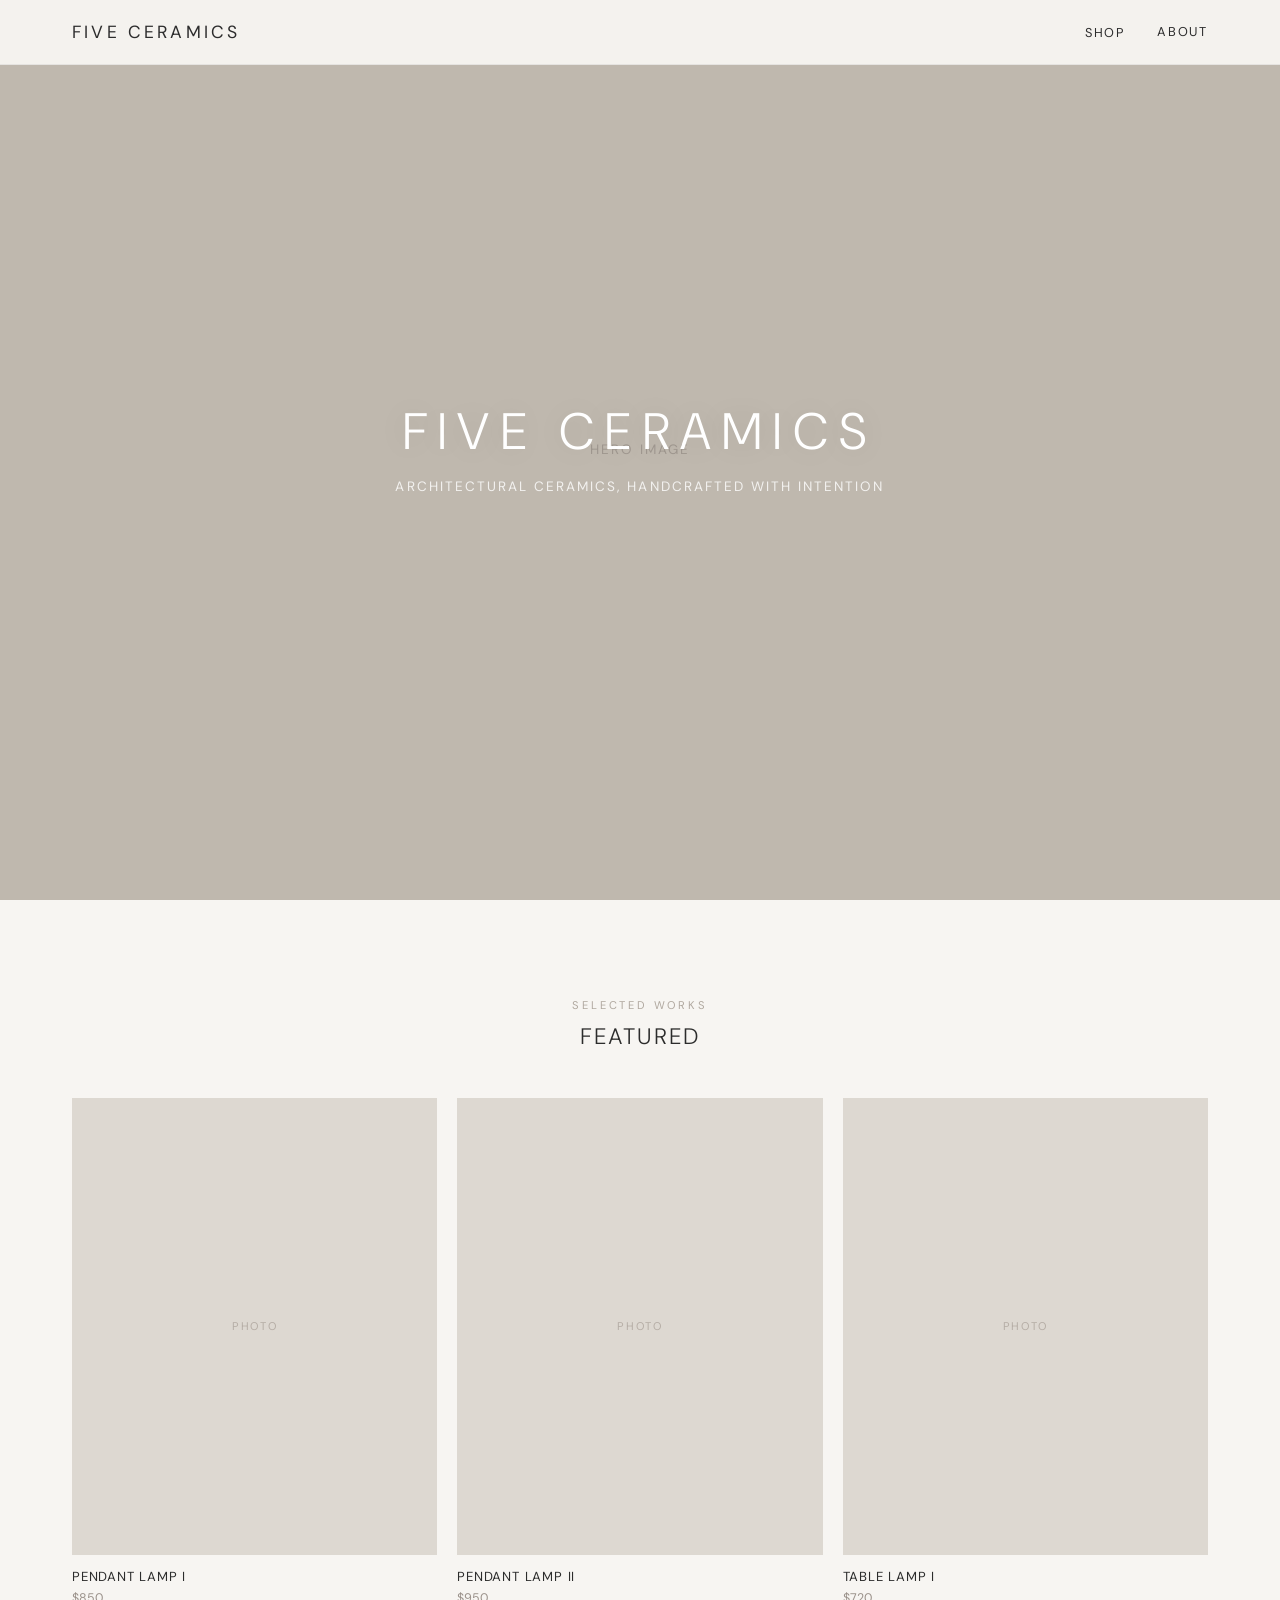
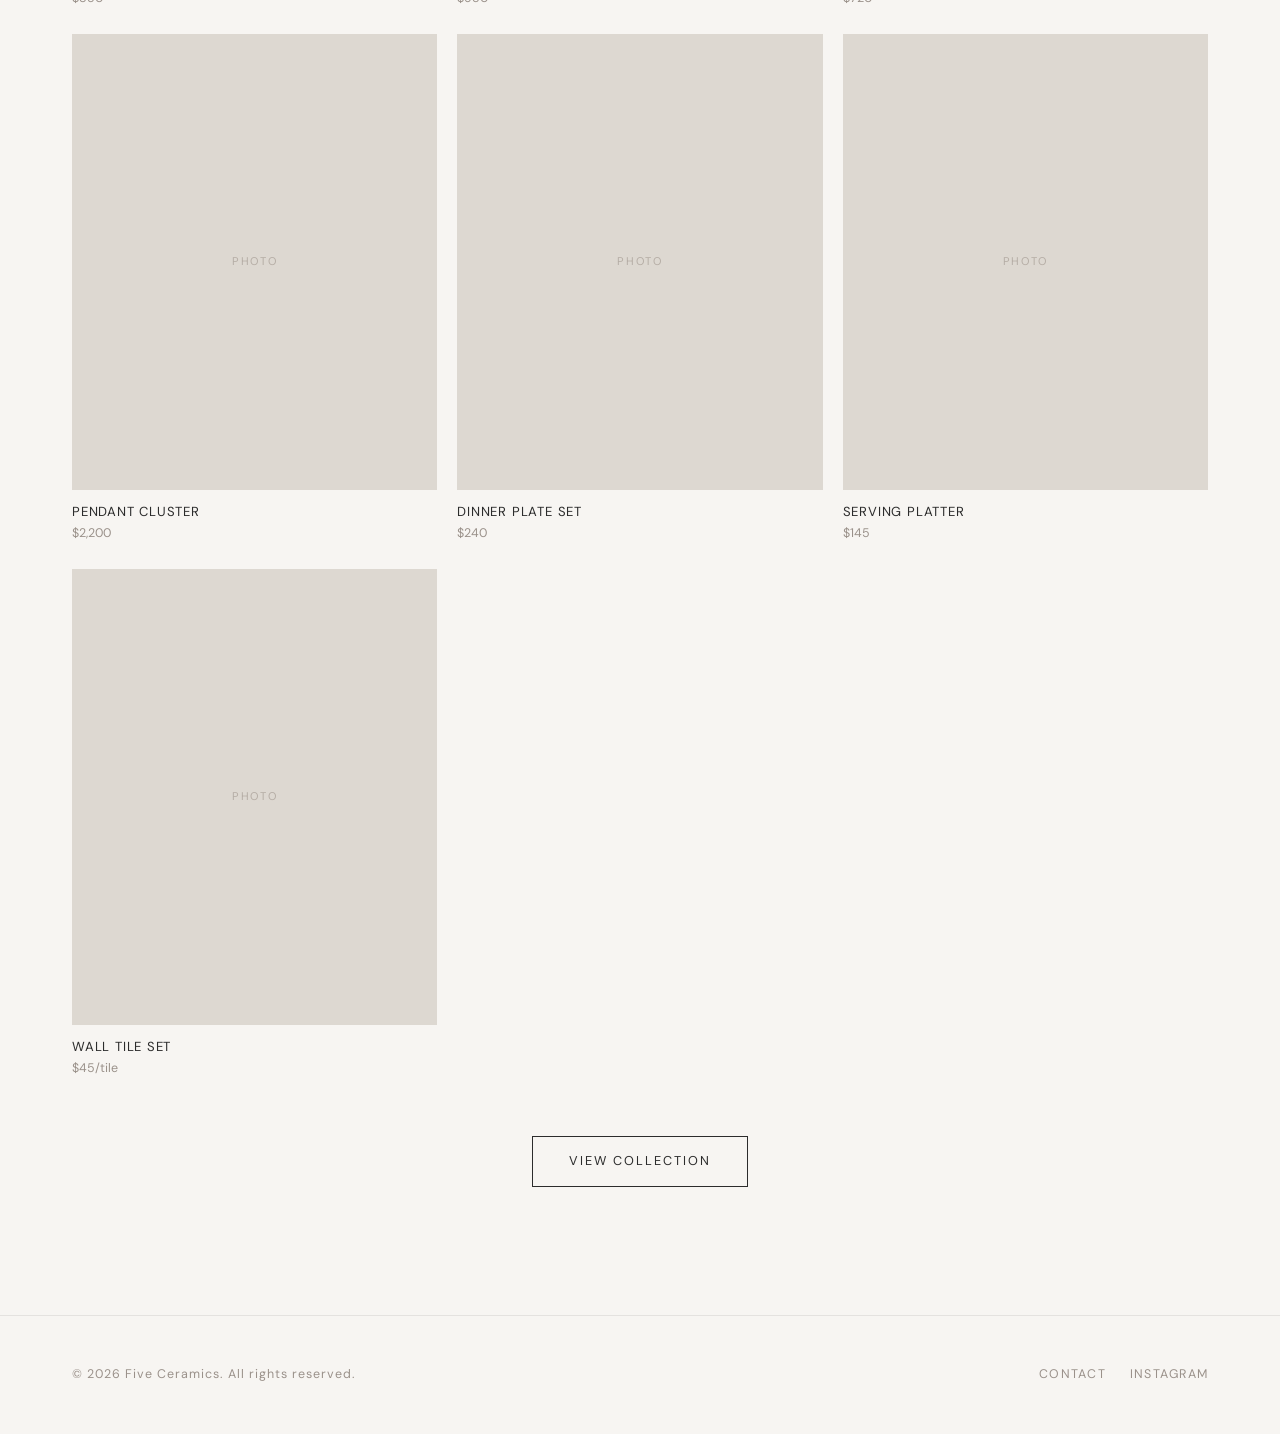
==== index.html @ 45bda105 "update" ====
<!DOCTYPE html>
<html lang="en">
<head>
  <meta charset="UTF-8">
  <meta name="viewport" content="width=device-width, initial-scale=1.0">
  <title>Five Ceramics</title>
  <link rel="preconnect" href="https://fonts.googleapis.com">
  <link rel="preconnect" href="https://fonts.gstatic.com" crossorigin>
  <link href="https://fonts.googleapis.com/css2?family=DM+Sans:wght@300;400;500&display=swap" rel="stylesheet">
  <link rel="stylesheet" href="css/style.css">
</head>
<body>

  <header class="site-header">
    <nav class="nav">
      <a href="index.html" class="nav-logo">Five Ceramics</a>
      <div class="nav-links">
        <div class="nav-dropdown">
          <a href="shop/all.html">Shop</a>
          <div class="nav-dropdown-menu">
            <a href="shop/all.html">All</a>
            <a href="shop/all.html#lighting">Lighting</a>
            <a href="shop/all.html#tableware">Tableware</a>
            <a href="shop/all.html#interiors">Interiors</a>
          </div>
        </div>
        <a href="about.html">About</a>
      </div>
      <button class="nav-toggle" aria-label="Toggle navigation">
        <span></span>
        <span></span>
        <span></span>
      </button>
    </nav>
  </header>

  <section class="hero">
    <div class="hero-image">
      <!-- Replace with: <img src="images/hero.jpg" alt="Five Ceramics hero"> -->
      <span class="hero-placeholder">Hero Image</span>
    </div>
    <div class="hero-overlay">
      <h1>Five Ceramics</h1>
      <p>Architectural ceramics, handcrafted with intention</p>
    </div>
  </section>

  <section class="featured">
    <div class="container">
      <p class="section-subtitle">Selected Works</p>
      <h2>Featured</h2>
      <div class="product-grid" id="featured-grid">
        <!-- Rendered by JS from products.json -->
      </div>
      <div class="featured-cta">
        <a href="shop/all.html" class="btn">View Collection</a>
      </div>
    </div>
  </section>

  <footer class="site-footer">
    <div class="container">
      <div class="footer-inner">
        <div class="footer-left">
          <p>&copy; 2026 Five Ceramics. All rights reserved.</p>
        </div>
        <div class="footer-right">
          <a href="mailto:hello@fiveceramics.com">Contact</a>
          <a href="https://instagram.com/" target="_blank" rel="noopener">Instagram</a>
        </div>
      </div>
    </div>
  </footer>

  <script src="js/main.js"></script>
  <script src="data/products.js"></script>
  <script>
    (function() {
      var products = window.PRODUCTS || [];
      var featured = products.filter(function(p) { return p.featured; });
      var grid = document.getElementById('featured-grid');
      var html = '';
      featured.forEach(function(p) {
        var img = p.images && p.images.length
          ? '<img src="' + p.images[0] + '" alt="' + p.name + '">'
          : '<span class="placeholder-text">Photo</span>';
        html += '<a href="shop/product.html?slug=' + p.slug + '" class="product-card">'
          + '<div class="product-card-image">' + img + '</div>'
          + '<h3>' + p.name + '</h3>'
          + '<p class="price">' + p.price + '</p>'
          + '</a>';
      });
      grid.innerHTML = html;
    })();
  </script>
</body>
</html>
---- css/style.css ----
/* ===== Reset ===== */
*, *::before, *::after {
  margin: 0;
  padding: 0;
  box-sizing: border-box;
}

html {
  scroll-behavior: smooth;
}

body {
  font-family: 'DM Sans', 'Inter', -apple-system, BlinkMacSystemFont, 'Segoe UI', Roboto, sans-serif;
  background: #f7f5f2;
  color: #2c2c2c;
  line-height: 1.6;
  -webkit-font-smoothing: antialiased;
}

img {
  max-width: 100%;
  display: block;
}

a {
  color: inherit;
  text-decoration: none;
}

ul { list-style: none; }

/* ===== Typography ===== */
h1, h2, h3, h4 {
  font-weight: 400;
  letter-spacing: 0.08em;
  text-transform: uppercase;
  line-height: 1.2;
}

h1 { font-size: 2.8rem; }
h2 { font-size: 1.4rem; margin-bottom: 1.5rem; }
h3 { font-size: 1.1rem; margin-bottom: 0.5rem; }

p {
  color: #5a5550;
  line-height: 1.75;
}

.section-subtitle {
  font-size: 0.7rem;
  letter-spacing: 0.25em;
  text-transform: uppercase;
  color: #b0a89f;
  margin-bottom: 0.5rem;
  font-weight: 400;
}

/* ===== Layout ===== */
.container {
  width: 100%;
  max-width: 1200px;
  margin: 0 auto;
  padding: 0 2rem;
}

section {
  padding: 5rem 0;
}

/* ===== Header / Nav ===== */
.site-header {
  position: fixed;
  top: 0;
  left: 0;
  width: 100%;
  z-index: 1000;
  background: rgba(247, 245, 242, 0.95);
  backdrop-filter: blur(8px);
  -webkit-backdrop-filter: blur(8px);
  border-bottom: 1px solid rgba(0, 0, 0, 0.06);
  transition: background 0.3s;
}

.nav {
  display: flex;
  align-items: center;
  justify-content: space-between;
  height: 64px;
  padding: 0 2rem;
  max-width: 1200px;
  margin: 0 auto;
}

.nav-logo {
  font-size: 1.1rem;
  font-weight: 400;
  letter-spacing: 0.18em;
  text-transform: uppercase;
}

.nav-links {
  display: flex;
  align-items: center;
  gap: 2rem;
}

.nav-links a {
  font-size: 0.8rem;
  letter-spacing: 0.14em;
  text-transform: uppercase;
  position: relative;
  transition: color 0.2s;
}

.nav-links a:hover {
  color: #9a918a;
}

.nav-links a::after {
  content: '';
  position: absolute;
  bottom: -4px;
  left: 0;
  width: 0;
  height: 1px;
  background: #2c2c2c;
  transition: width 0.3s;
}

.nav-links a:hover::after {
  width: 100%;
}

/* Shop dropdown */
.nav-dropdown {
  position: relative;
}

.nav-dropdown-menu {
  position: absolute;
  top: calc(100% + 12px);
  left: 50%;
  transform: translateX(-50%);
  background: #f7f5f2;
  border: 1px solid rgba(0, 0, 0, 0.08);
  padding: 0.75rem 0;
  min-width: 160px;
  opacity: 0;
  visibility: hidden;
  transition: opacity 0.25s, visibility 0.25s;
}

.nav-dropdown:hover .nav-dropdown-menu,
.nav-dropdown.active .nav-dropdown-menu {
  opacity: 1;
  visibility: visible;
}

.nav-dropdown-menu a {
  display: block;
  padding: 0.5rem 1.25rem;
  font-size: 0.78rem;
  letter-spacing: 0.12em;
  white-space: nowrap;
}

.nav-dropdown-menu a:hover {
  background: rgba(0, 0, 0, 0.03);
}

.nav-dropdown-menu a::after {
  display: none;
}

/* Mobile menu toggle */
.nav-toggle {
  display: none;
  background: none;
  border: none;
  cursor: pointer;
  padding: 0.5rem;
}

.nav-toggle span {
  display: block;
  width: 22px;
  height: 1.5px;
  background: #2c2c2c;
  margin: 5px 0;
  transition: transform 0.3s, opacity 0.3s;
}

.nav-toggle.open span:nth-child(1) {
  transform: translateY(6.5px) rotate(45deg);
}

.nav-toggle.open span:nth-child(2) {
  opacity: 0;
}

.nav-toggle.open span:nth-child(3) {
  transform: translateY(-6.5px) rotate(-45deg);
}

/* ===== Hero ===== */
.hero {
  position: relative;
  height: 100vh;
  min-height: 600px;
  display: flex;
  align-items: center;
  justify-content: center;
  text-align: center;
  overflow: hidden;
}

.hero-image {
  position: absolute;
  inset: 0;
  background: #bfb8ae;
  display: flex;
  align-items: center;
  justify-content: center;
}

.hero-image img {
  width: 100%;
  height: 100%;
  object-fit: cover;
}

.hero-placeholder {
  font-size: 0.85rem;
  letter-spacing: 0.15em;
  text-transform: uppercase;
  color: #a09890;
}

.hero-overlay {
  position: relative;
  z-index: 1;
  color: #fff;
}

.hero-overlay h1 {
  font-size: 3.2rem;
  font-weight: 300;
  letter-spacing: 0.22em;
  margin-bottom: 0.75rem;
  text-shadow: 0 1px 30px rgba(0, 0, 0, 0.1);
}

.hero-overlay p {
  color: rgba(255, 255, 255, 0.8);
  font-size: 0.85rem;
  letter-spacing: 0.15em;
  text-transform: uppercase;
}

/* ===== Page Banner (for interior pages) ===== */
.page-banner {
  padding-top: 140px;
  padding-bottom: 3rem;
  text-align: center;
}

.page-banner h1 {
  font-size: 2.2rem;
  font-weight: 300;
}

.page-banner p {
  margin: 1rem auto 0;
  font-size: 0.9rem;
  max-width: 34rem;
}

/* ===== Product / Card Grid ===== */
.product-grid {
  display: grid;
  grid-template-columns: repeat(3, 1fr);
  gap: 1.5rem 1.25rem;
}

a.product-card {
  display: block;
  color: inherit;
  text-decoration: none;
  cursor: pointer;
}

.product-card {
  cursor: pointer;
}

.product-card-image {
  aspect-ratio: 4 / 5;
  background: #ddd8d1;
  margin-bottom: 0.85rem;
  display: flex;
  align-items: center;
  justify-content: center;
  overflow: hidden;
}

.product-card-image img {
  width: 100%;
  height: 100%;
  object-fit: cover;
  transition: transform 0.6s ease;
}

.product-card:hover .product-card-image img {
  transform: scale(1.04);
}

.product-card-image .placeholder-text {
  font-size: 0.7rem;
  letter-spacing: 0.15em;
  text-transform: uppercase;
  color: #b5ada5;
}

.product-card h3 {
  font-size: 0.82rem;
  letter-spacing: 0.06em;
  text-transform: uppercase;
  font-weight: 400;
  margin-bottom: 0.2rem;
}

.product-card .price {
  font-size: 0.78rem;
  color: #9a918a;
}

/* ===== Featured Section (Landing) ===== */
.featured {
  text-align: center;
  padding: 6rem 0;
}

.featured .section-subtitle,
.featured h2 {
  text-align: center;
}

.featured h2 {
  margin-bottom: 3rem;
  font-weight: 300;
}

.featured .product-grid {
  text-align: left;
}

.featured-cta {
  margin-top: 3.5rem;
}

/* ===== Shop Section Headings ===== */
.shop-section-heading {
  font-size: 1rem;
  font-weight: 400;
  letter-spacing: 0.18em;
  margin-bottom: 1.5rem;
  scroll-margin-top: 90px;
}

/* ===== Product Detail Page ===== */
.product-detail {
  display: grid;
  grid-template-columns: 1fr 1fr;
  gap: 4rem;
  align-items: start;
  padding-top: 100px;
}

.product-detail-images {
  position: sticky;
  top: 90px;
}

.product-detail-image {
  aspect-ratio: 4 / 5;
  background: #ddd8d1;
  display: flex;
  align-items: center;
  justify-content: center;
  margin-bottom: 0.75rem;
}

.product-detail-image img {
  width: 100%;
  height: 100%;
  object-fit: cover;
}

.product-detail-thumbs {
  display: flex;
  gap: 0.75rem;
}

.product-detail-thumb {
  width: 72px;
  height: 72px;
  background: #ddd8d1;
  display: flex;
  align-items: center;
  justify-content: center;
  font-size: 0.55rem;
  letter-spacing: 0.1em;
  text-transform: uppercase;
  color: #b5ada5;
  cursor: pointer;
}

.product-breadcrumb {
  font-size: 0.72rem;
  letter-spacing: 0.15em;
  text-transform: uppercase;
  color: #b0a89f;
  margin-bottom: 1.25rem;
}

.product-detail-info h1 {
  font-size: 2rem;
  font-weight: 300;
  letter-spacing: 0.06em;
  text-transform: none;
  margin-bottom: 0.75rem;
}

.product-detail-price {
  font-size: 1rem;
  color: #5a5550;
  margin-bottom: 2rem;
}

.product-detail-description {
  color: #5a5550;
  line-height: 1.8;
  font-size: 0.92rem;
  margin-bottom: 0.5rem;
  max-width: 38rem;
}

.product-detail-availability {
  font-size: 0.8rem;
  color: #9a918a;
  margin-bottom: 2.5rem;
  letter-spacing: 0.04em;
}

.product-accordion {
  border-top: 1px solid rgba(0, 0, 0, 0.08);
}

.product-accordion:last-child {
  border-bottom: 1px solid rgba(0, 0, 0, 0.08);
}

.product-accordion summary {
  display: flex;
  align-items: center;
  justify-content: space-between;
  padding: 1.1rem 0;
  font-size: 0.82rem;
  letter-spacing: 0.14em;
  text-transform: uppercase;
  cursor: pointer;
  list-style: none;
  user-select: none;
}

.product-accordion summary::-webkit-details-marker {
  display: none;
}

.product-accordion summary::after {
  content: '+';
  font-size: 1.1rem;
  font-weight: 300;
  color: #9a918a;
  transition: transform 0.2s;
}

.product-accordion[open] summary::after {
  content: '\2212';
}

.product-accordion-content {
  padding: 0 0 1.25rem;
  font-size: 0.85rem;
  color: #5a5550;
  line-height: 1.75;
}

.product-accordion-content table {
  width: 100%;
  border-collapse: collapse;
  margin-top: 0.5rem;
  font-size: 0.82rem;
}

.product-accordion-content th,
.product-accordion-content td {
  text-align: left;
  padding: 0.5rem 1rem 0.5rem 0;
  border-bottom: 1px solid rgba(0, 0, 0, 0.05);
  font-weight: 400;
  color: #5a5550;
}

.product-accordion-content th {
  color: #9a918a;
  font-size: 0.75rem;
  letter-spacing: 0.1em;
  text-transform: uppercase;
}

.product-back-link {
  display: inline-block;
  margin-top: 3rem;
  font-size: 0.78rem;
  letter-spacing: 0.12em;
  text-transform: uppercase;
  color: #9a918a;
  transition: color 0.2s;
}

.product-back-link:hover {
  color: #2c2c2c;
}

/* ===== Buttons / Links ===== */
.btn {
  display: inline-block;
  font-size: 0.8rem;
  letter-spacing: 0.16em;
  text-transform: uppercase;
  padding: 0.9rem 2.2rem;
  border: 1px solid #2c2c2c;
  transition: background 0.3s, color 0.3s;
}

.btn:hover {
  background: #2c2c2c;
  color: #f7f5f2;
}

.btn-light {
  border-color: #fff;
  color: #fff;
}

.btn-light:hover {
  background: #fff;
  color: #2c2c2c;
}

/* ===== About Page ===== */
.about-content {
  display: grid;
  grid-template-columns: 1fr 1fr;
  gap: 4rem;
  align-items: start;
}

.about-photo {
  aspect-ratio: 3 / 4;
  background: #d6d0c8;
  display: flex;
  align-items: center;
  justify-content: center;
}

.about-photo img {
  width: 100%;
  height: 100%;
  object-fit: cover;
}

.about-text h2 {
  margin-bottom: 1.5rem;
}

.about-text p {
  margin-bottom: 1.5rem;
  max-width: 38rem;
}

.about-text .contact-info {
  margin-top: 2.5rem;
  padding-top: 2rem;
  border-top: 1px solid rgba(0, 0, 0, 0.08);
}

.about-text .contact-info p {
  margin-bottom: 0.5rem;
  font-size: 0.9rem;
}

/* ===== Portfolio Gallery ===== */
.portfolio-grid {
  display: grid;
  grid-template-columns: repeat(3, 1fr);
  gap: 1.5rem;
}

.portfolio-item {
  overflow: hidden;
}

.portfolio-item-image {
  aspect-ratio: 1 / 1;
  background: #d6d0c8;
  display: flex;
  align-items: center;
  justify-content: center;
  overflow: hidden;
}

.portfolio-item-image img {
  width: 100%;
  height: 100%;
  object-fit: cover;
  transition: transform 0.5s;
}

.portfolio-item:hover .portfolio-item-image img {
  transform: scale(1.05);
}

.portfolio-item p {
  font-size: 0.8rem;
  letter-spacing: 0.08em;
  color: #7a746e;
  margin-top: 0.75rem;
}

/* Alternating sizes for visual interest */
.portfolio-grid .portfolio-item:nth-child(4) {
  grid-column: span 2;
}

.portfolio-grid .portfolio-item:nth-child(4) .portfolio-item-image {
  aspect-ratio: 2 / 1;
}

.portfolio-grid .portfolio-item:nth-child(8) {
  grid-column: span 2;
}

.portfolio-grid .portfolio-item:nth-child(8) .portfolio-item-image {
  aspect-ratio: 2 / 1;
}

/* ===== Teaching Page ===== */
.teaching-hero {
  position: relative;
  height: 50vh;
  min-height: 350px;
  display: flex;
  align-items: center;
  justify-content: center;
  text-align: center;
  margin-top: 64px;
  overflow: hidden;
}

.teaching-hero .hero-image {
  position: absolute;
  inset: 0;
  background: #d6d0c8;
  display: flex;
  align-items: center;
  justify-content: center;
}

.teaching-hero .hero-overlay {
  position: relative;
  z-index: 1;
}

.teaching-intro {
  text-align: center;
}

.teaching-intro p {
  margin: 0 auto;
  font-size: 1.05rem;
  max-width: 36rem;
}

.teaching-classes {
  background: #eee9e3;
}

.class-grid {
  display: grid;
  grid-template-columns: repeat(3, 1fr);
  gap: 2.5rem;
}

.class-card {
  background: #f7f5f2;
  padding: 2.5rem 2rem;
}

.class-card h3 {
  font-size: 1rem;
  letter-spacing: 0.1em;
  text-transform: uppercase;
  margin-bottom: 1rem;
}

.class-card p {
  font-size: 0.9rem;
  max-width: none;
}

.teaching-contact {
  text-align: center;
}

.teaching-contact p {
  margin: 0 auto 2rem;
  max-width: 34rem;
}

/* ===== Footer ===== */
.site-footer {
  border-top: 1px solid rgba(0, 0, 0, 0.08);
  padding: 3rem 0;
  margin-top: 2rem;
}

.footer-inner {
  display: flex;
  justify-content: space-between;
  align-items: center;
  flex-wrap: wrap;
  gap: 1.5rem;
}

.footer-left p {
  font-size: 0.78rem;
  letter-spacing: 0.08em;
  color: #9a918a;
}

.footer-right {
  display: flex;
  gap: 1.5rem;
}

.footer-right a {
  font-size: 0.78rem;
  letter-spacing: 0.1em;
  text-transform: uppercase;
  color: #9a918a;
  transition: color 0.2s;
}

.footer-right a:hover {
  color: #2c2c2c;
}

/* ===== Responsive ===== */
@media (max-width: 900px) {
  .product-grid {
    grid-template-columns: repeat(2, 1fr);
  }

  .portfolio-grid {
    grid-template-columns: repeat(2, 1fr);
  }

  .portfolio-grid .portfolio-item:nth-child(4),
  .portfolio-grid .portfolio-item:nth-child(8) {
    grid-column: span 1;
  }

  .portfolio-grid .portfolio-item:nth-child(4) .portfolio-item-image,
  .portfolio-grid .portfolio-item:nth-child(8) .portfolio-item-image {
    aspect-ratio: 1 / 1;
  }

  .class-grid {
    grid-template-columns: 1fr;
  }

  .about-content {
    grid-template-columns: 1fr;
    gap: 2.5rem;
  }

  .product-detail {
    grid-template-columns: 1fr;
    gap: 2.5rem;
  }

  .product-detail-images {
    position: static;
  }
}

@media (max-width: 700px) {
  h1 { font-size: 2rem; }

  .hero-overlay h1 {
    font-size: 2.2rem;
  }

  .featured {
    padding: 4rem 0;
  }

  .nav-links {
    position: fixed;
    top: 64px;
    left: 0;
    width: 100%;
    height: calc(100vh - 64px);
    background: #f7f5f2;
    flex-direction: column;
    justify-content: flex-start;
    padding-top: 3rem;
    gap: 0;
    transform: translateX(100%);
    transition: transform 0.35s ease;
  }

  .nav-links.open {
    transform: translateX(0);
  }

  .nav-links a,
  .nav-dropdown > a {
    padding: 1rem 2rem;
    font-size: 0.9rem;
    width: 100%;
    text-align: center;
  }

  .nav-dropdown-menu {
    position: static;
    transform: none;
    border: none;
    opacity: 1;
    visibility: visible;
    padding: 0;
    min-width: 0;
    display: none;
    background: transparent;
  }

  .nav-dropdown.active .nav-dropdown-menu {
    display: block;
  }

  .nav-dropdown-menu a {
    padding: 0.75rem 2rem;
    font-size: 0.82rem;
    color: #7a746e;
    text-align: center;
  }

  .nav-toggle {
    display: block;
  }

  .product-grid {
    grid-template-columns: 1fr;
    gap: 2.5rem;
  }

  .portfolio-grid {
    grid-template-columns: 1fr;
  }

  section {
    padding: 3.5rem 0;
  }

  .page-banner {
    padding-top: 110px;
    padding-bottom: 2rem;
  }

  .product-detail {
    padding-top: 80px;
  }

  .product-detail-info h1 {
    font-size: 1.6rem;
  }

  .footer-inner {
    flex-direction: column;
    text-align: center;
  }
}
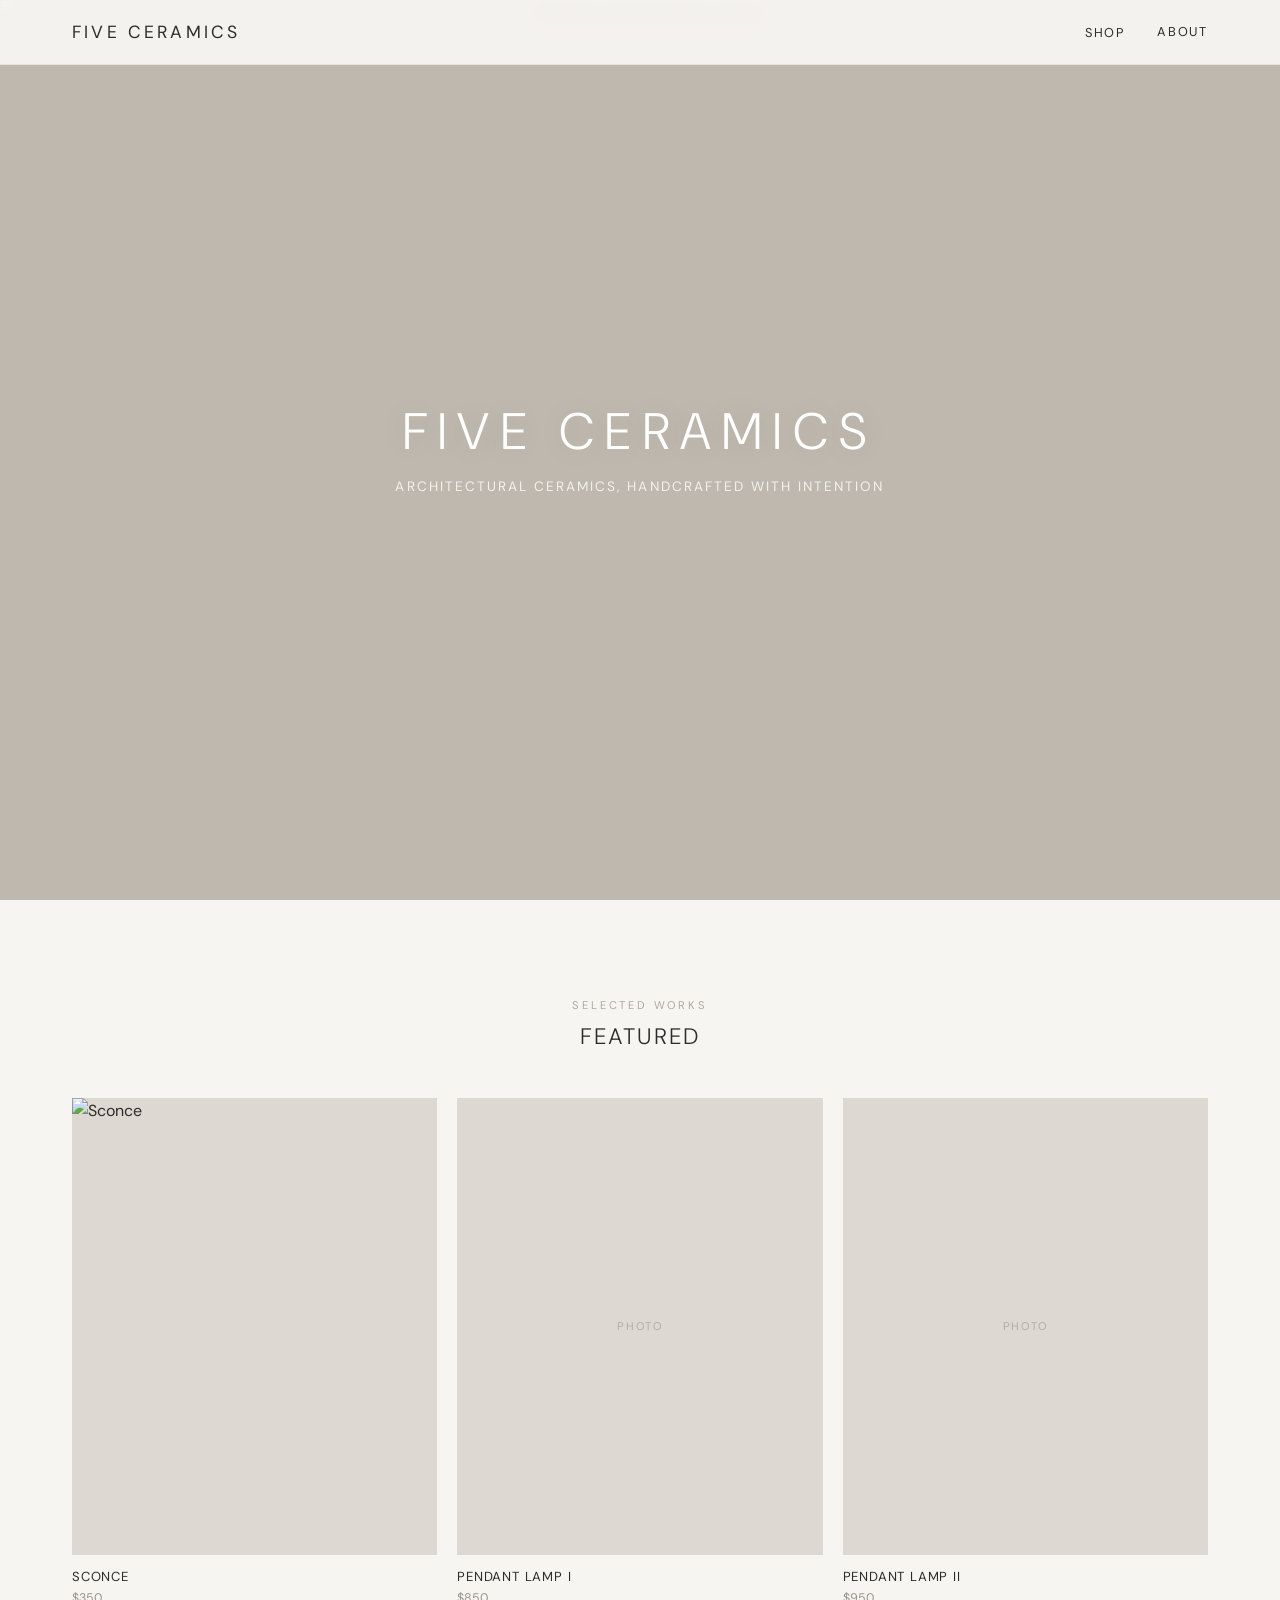
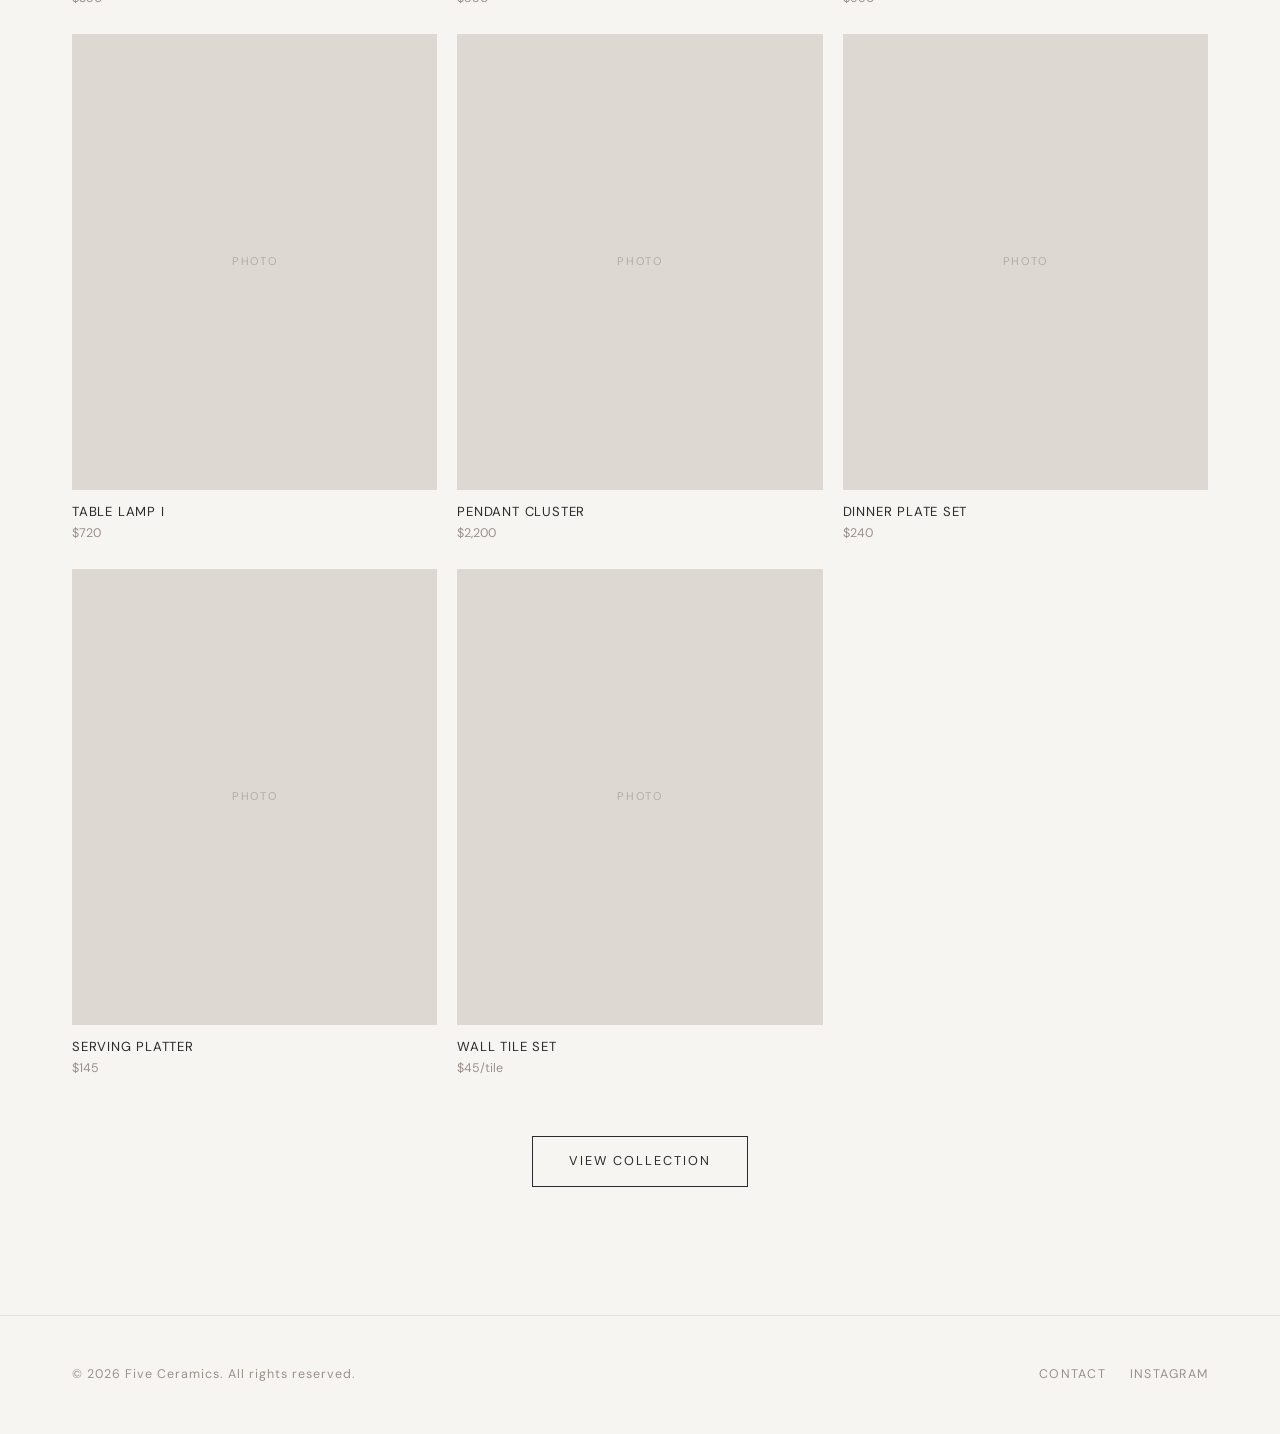
==== commit 26ea4642: "add images" ====
--- a/index.html
+++ b/index.html
@@ -36,8 +36,7 @@
 
   <section class="hero">
     <div class="hero-image">
-      <!-- Replace with: <img src="images/hero.jpg" alt="Five Ceramics hero"> -->
-      <span class="hero-placeholder">Hero Image</span>
+      <img src="images/rodsbod_sconce_interior_land.png" alt="Ceramic sconce interior scene">
     </div>
     <div class="hero-overlay">
       <h1>Five Ceramics</h1>
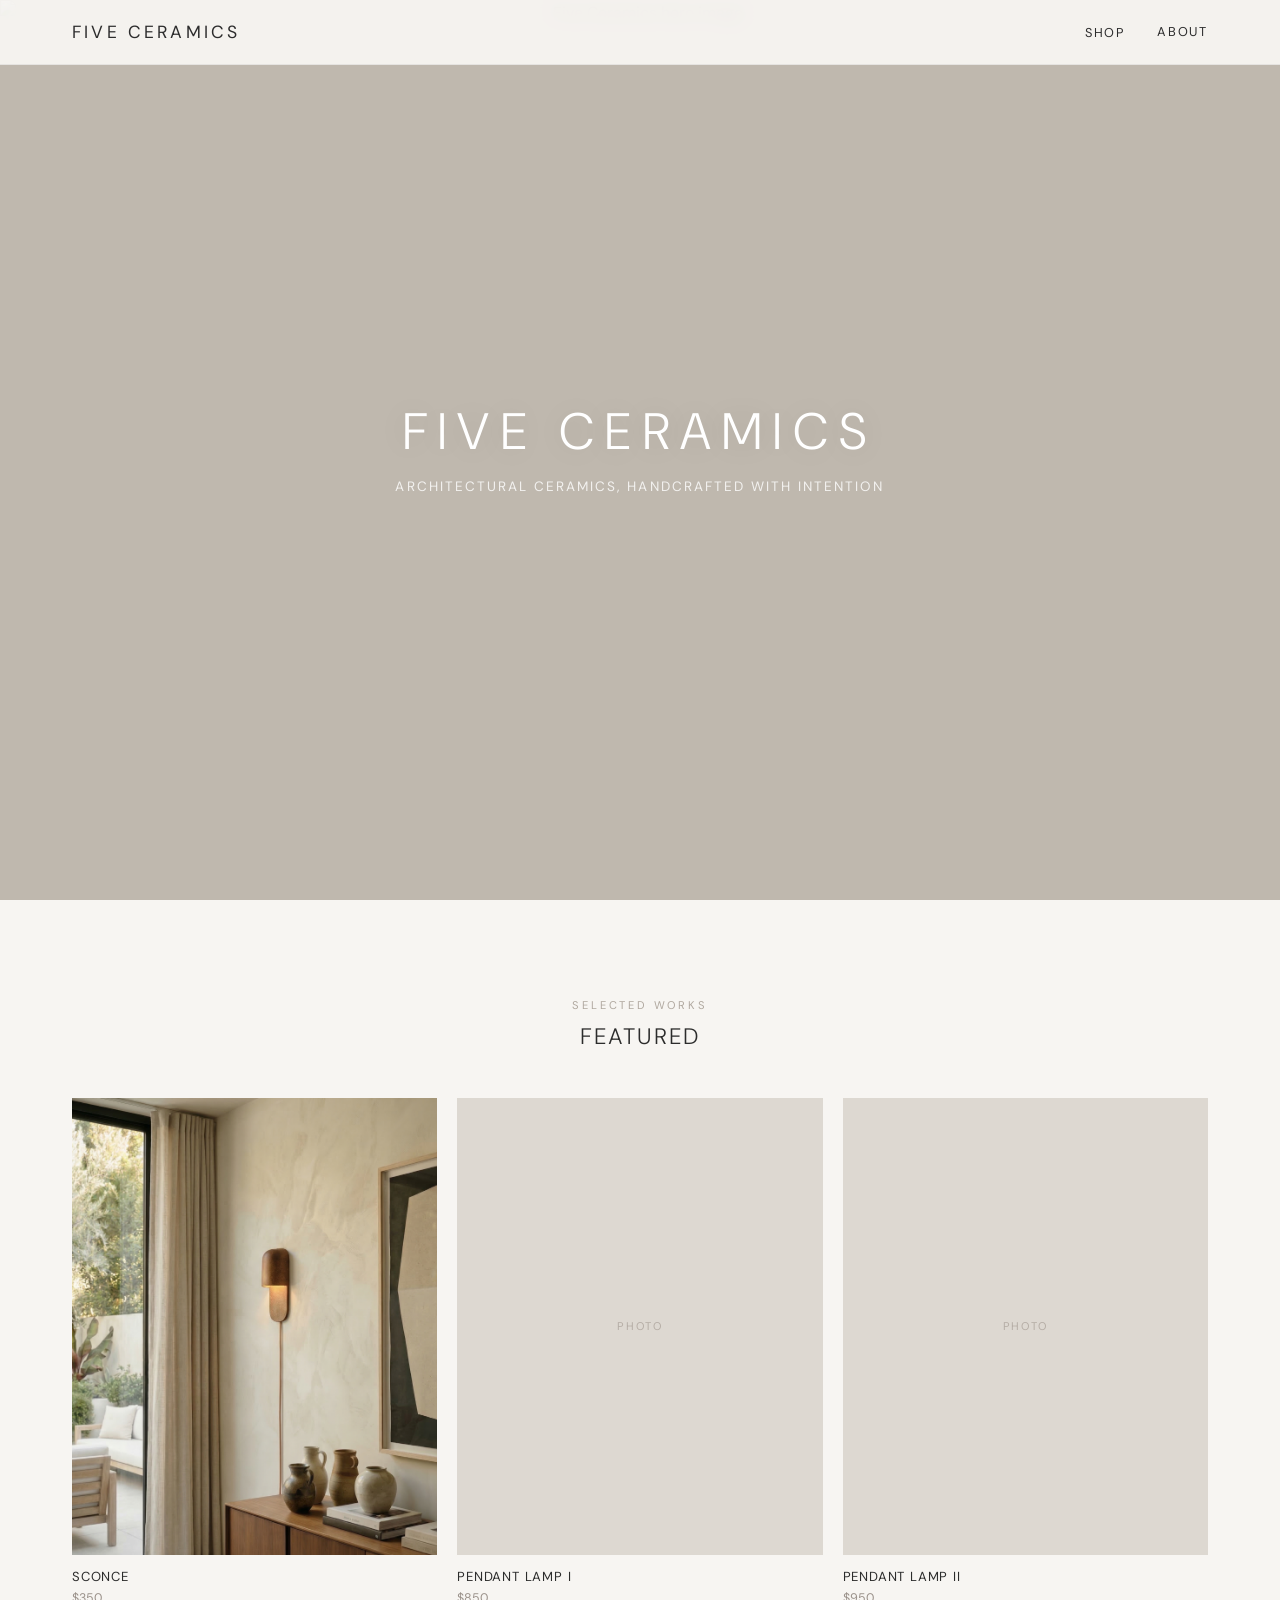
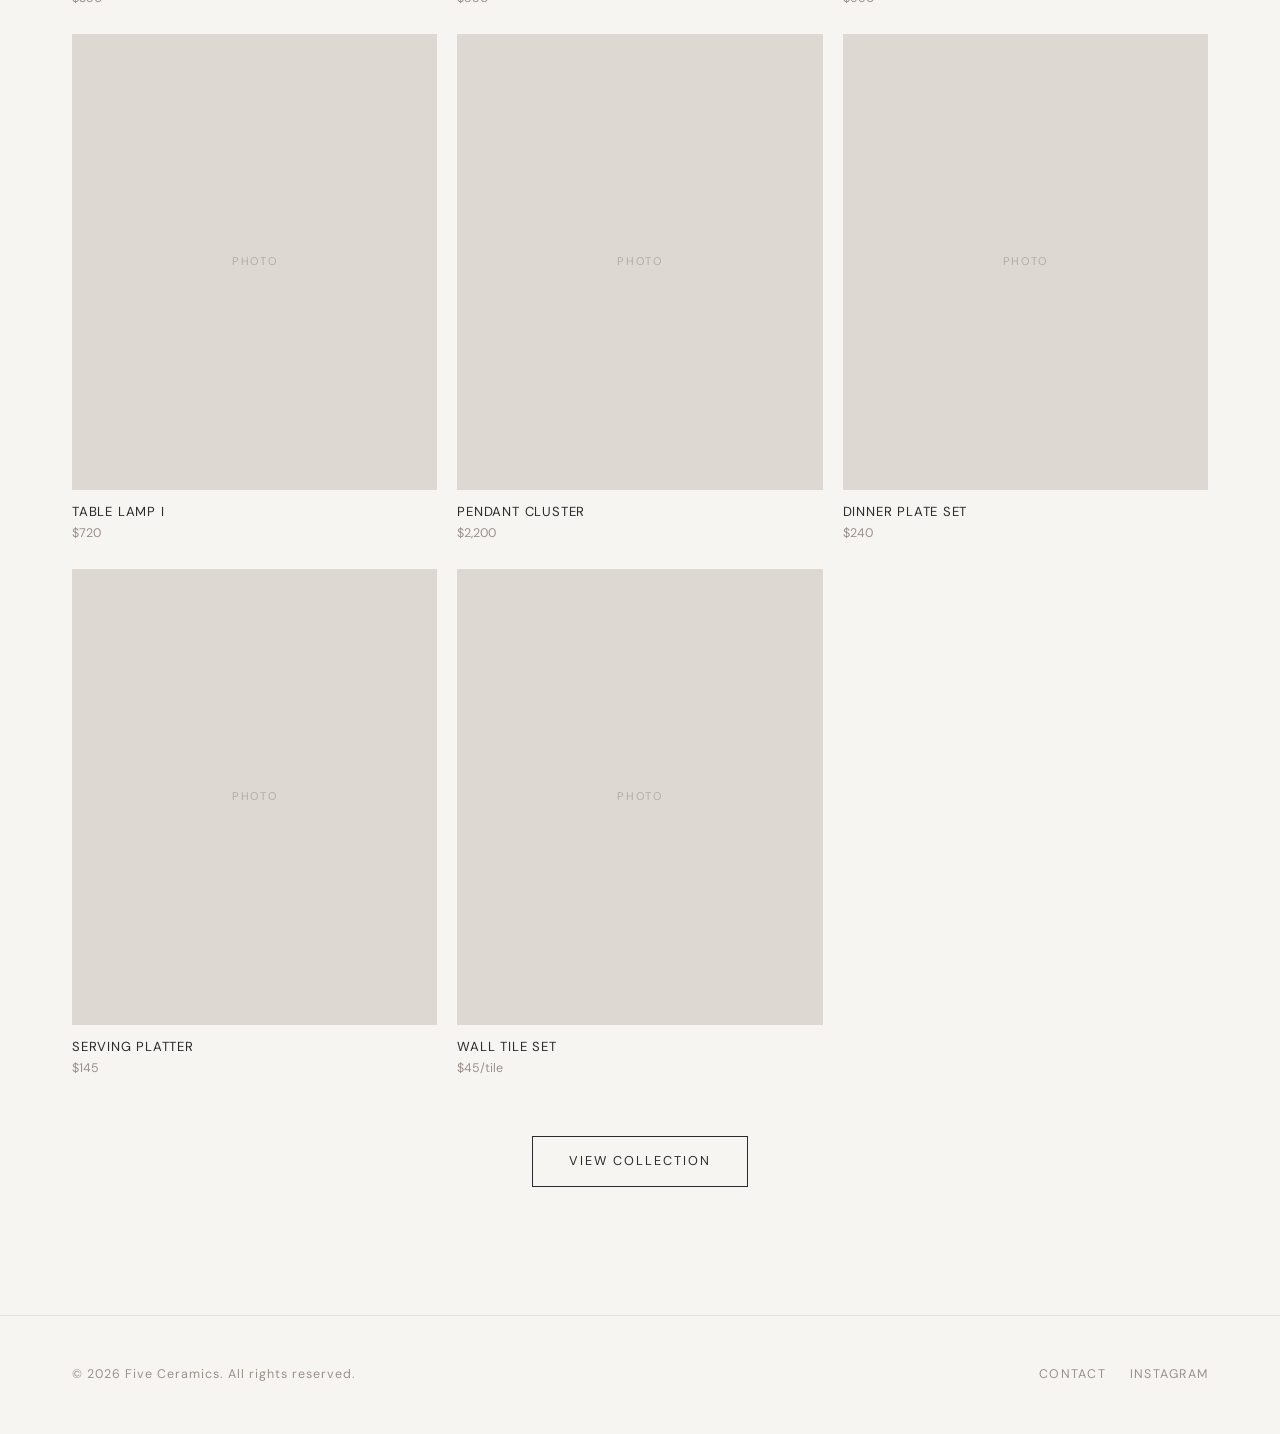
==== commit 53e89dd8: "replace photos with better" ====
--- a/index.html
+++ b/index.html
@@ -4,6 +4,18 @@
   <meta charset="UTF-8">
   <meta name="viewport" content="width=device-width, initial-scale=1.0">
   <title>Five Ceramics</title>
+  <meta name="description" content="Architectural ceramics handcrafted with intention. Explore lighting, tableware, and interiors by Five Ceramics.">
+  <meta property="og:type" content="website">
+  <meta property="og:site_name" content="Five Ceramics">
+  <meta property="og:title" content="Five Ceramics">
+  <meta property="og:description" content="Architectural ceramics handcrafted with intention. Explore lighting, tableware, and interiors by Five Ceramics.">
+  <meta property="og:url" content="https://fiveceramics.com/">
+  <meta property="og:image" content="https://fiveceramics.com/images/hero_shot.png">
+  <meta property="og:image:alt" content="Five Ceramics hero image">
+  <meta name="twitter:card" content="summary_large_image">
+  <meta name="twitter:title" content="Five Ceramics">
+  <meta name="twitter:description" content="Architectural ceramics handcrafted with intention. Explore lighting, tableware, and interiors by Five Ceramics.">
+  <meta name="twitter:image" content="https://fiveceramics.com/images/hero_shot.png">
   <link rel="preconnect" href="https://fonts.googleapis.com">
   <link rel="preconnect" href="https://fonts.gstatic.com" crossorigin>
   <link href="https://fonts.googleapis.com/css2?family=DM+Sans:wght@300;400;500&display=swap" rel="stylesheet">
@@ -36,7 +48,7 @@
 
   <section class="hero">
     <div class="hero-image">
-      <img src="images/rodsbod_sconce_interior_land.png" alt="Ceramic sconce interior scene">
+      <img src="images/hero_shot.png" alt="Five Ceramics hero image">
     </div>
     <div class="hero-overlay">
       <h1>Five Ceramics</h1>
--- a/css/style.css
+++ b/css/style.css
@@ -382,18 +382,17 @@
 }
 
 .product-detail-image {
-  aspect-ratio: 4 / 5;
   background: #ddd8d1;
-  display: flex;
-  align-items: center;
-  justify-content: center;
   margin-bottom: 0.75rem;
+  overflow: hidden;
 }
 
 .product-detail-image img {
+  display: block;
   width: 100%;
-  height: 100%;
-  object-fit: cover;
+  height: auto;
+  max-height: 85vh;
+  object-fit: contain;
 }
 
 .product-detail-thumbs {
@@ -405,14 +404,14 @@
   width: 72px;
   height: 72px;
   background: #ddd8d1;
-  display: flex;
-  align-items: center;
-  justify-content: center;
-  font-size: 0.55rem;
-  letter-spacing: 0.1em;
-  text-transform: uppercase;
-  color: #b5ada5;
+  overflow: hidden;
   cursor: pointer;
+}
+
+.product-detail-thumb img {
+  width: 100%;
+  height: 100%;
+  object-fit: cover;
 }
 
 .product-breadcrumb {
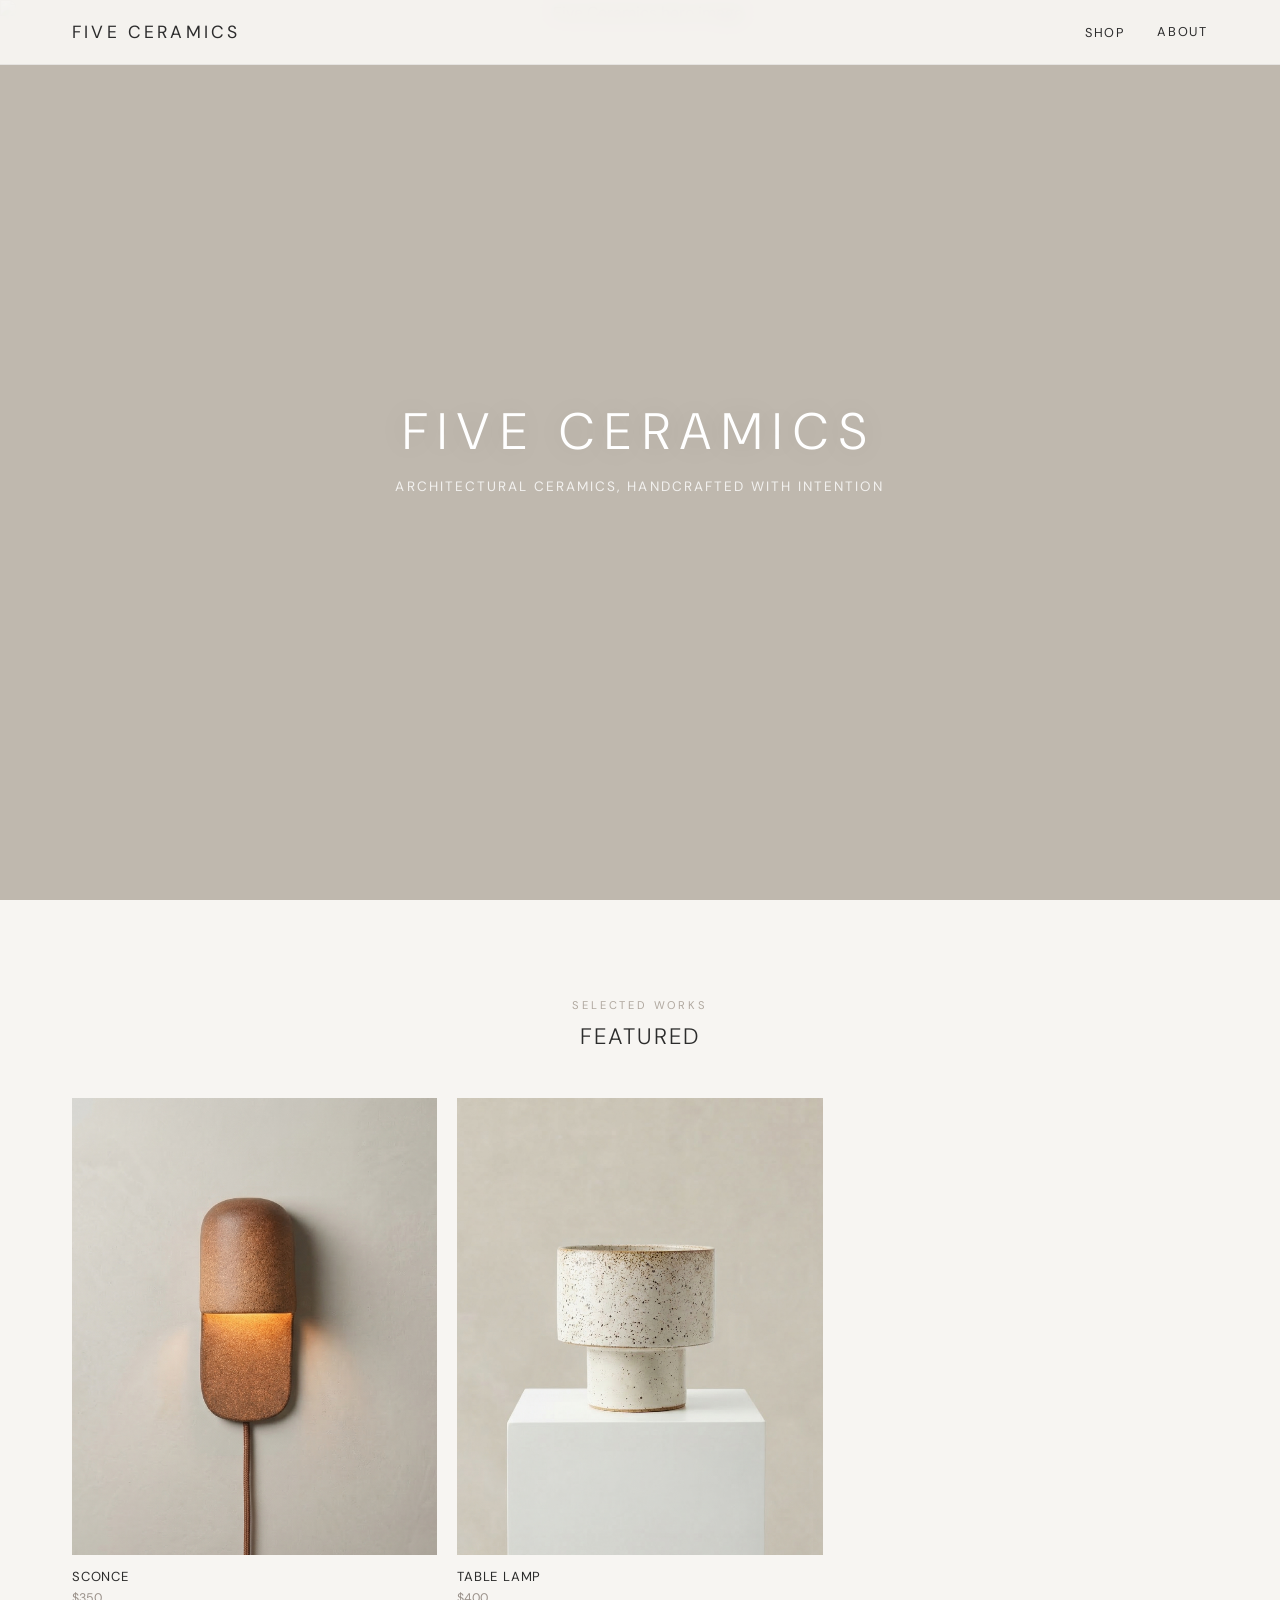
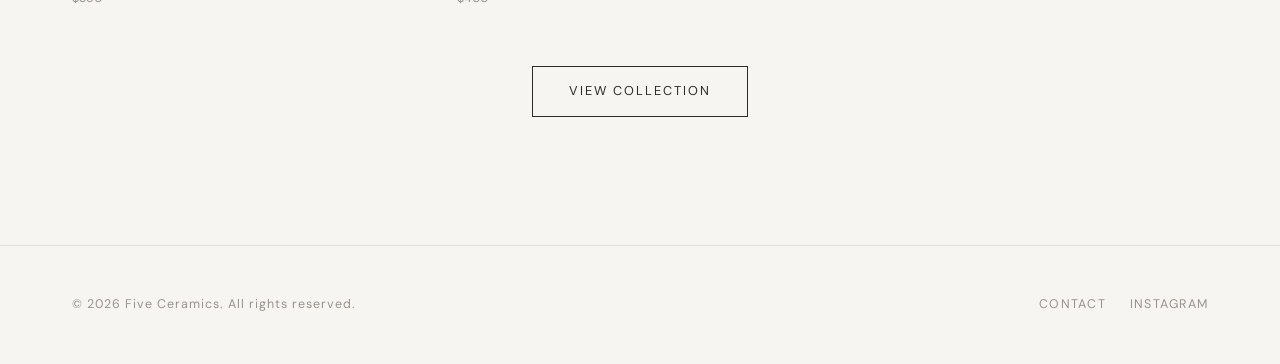
==== commit 31bf81e7: "hide non existant" ====
--- a/index.html
+++ b/index.html
@@ -88,7 +88,7 @@
   <script>
     (function() {
       var products = window.PRODUCTS || [];
-      var featured = products.filter(function(p) { return p.featured; });
+      var featured = products.filter(function(p) { return p.featured && p.images && p.images.length > 0; });
       var grid = document.getElementById('featured-grid');
       var html = '';
       featured.forEach(function(p) {
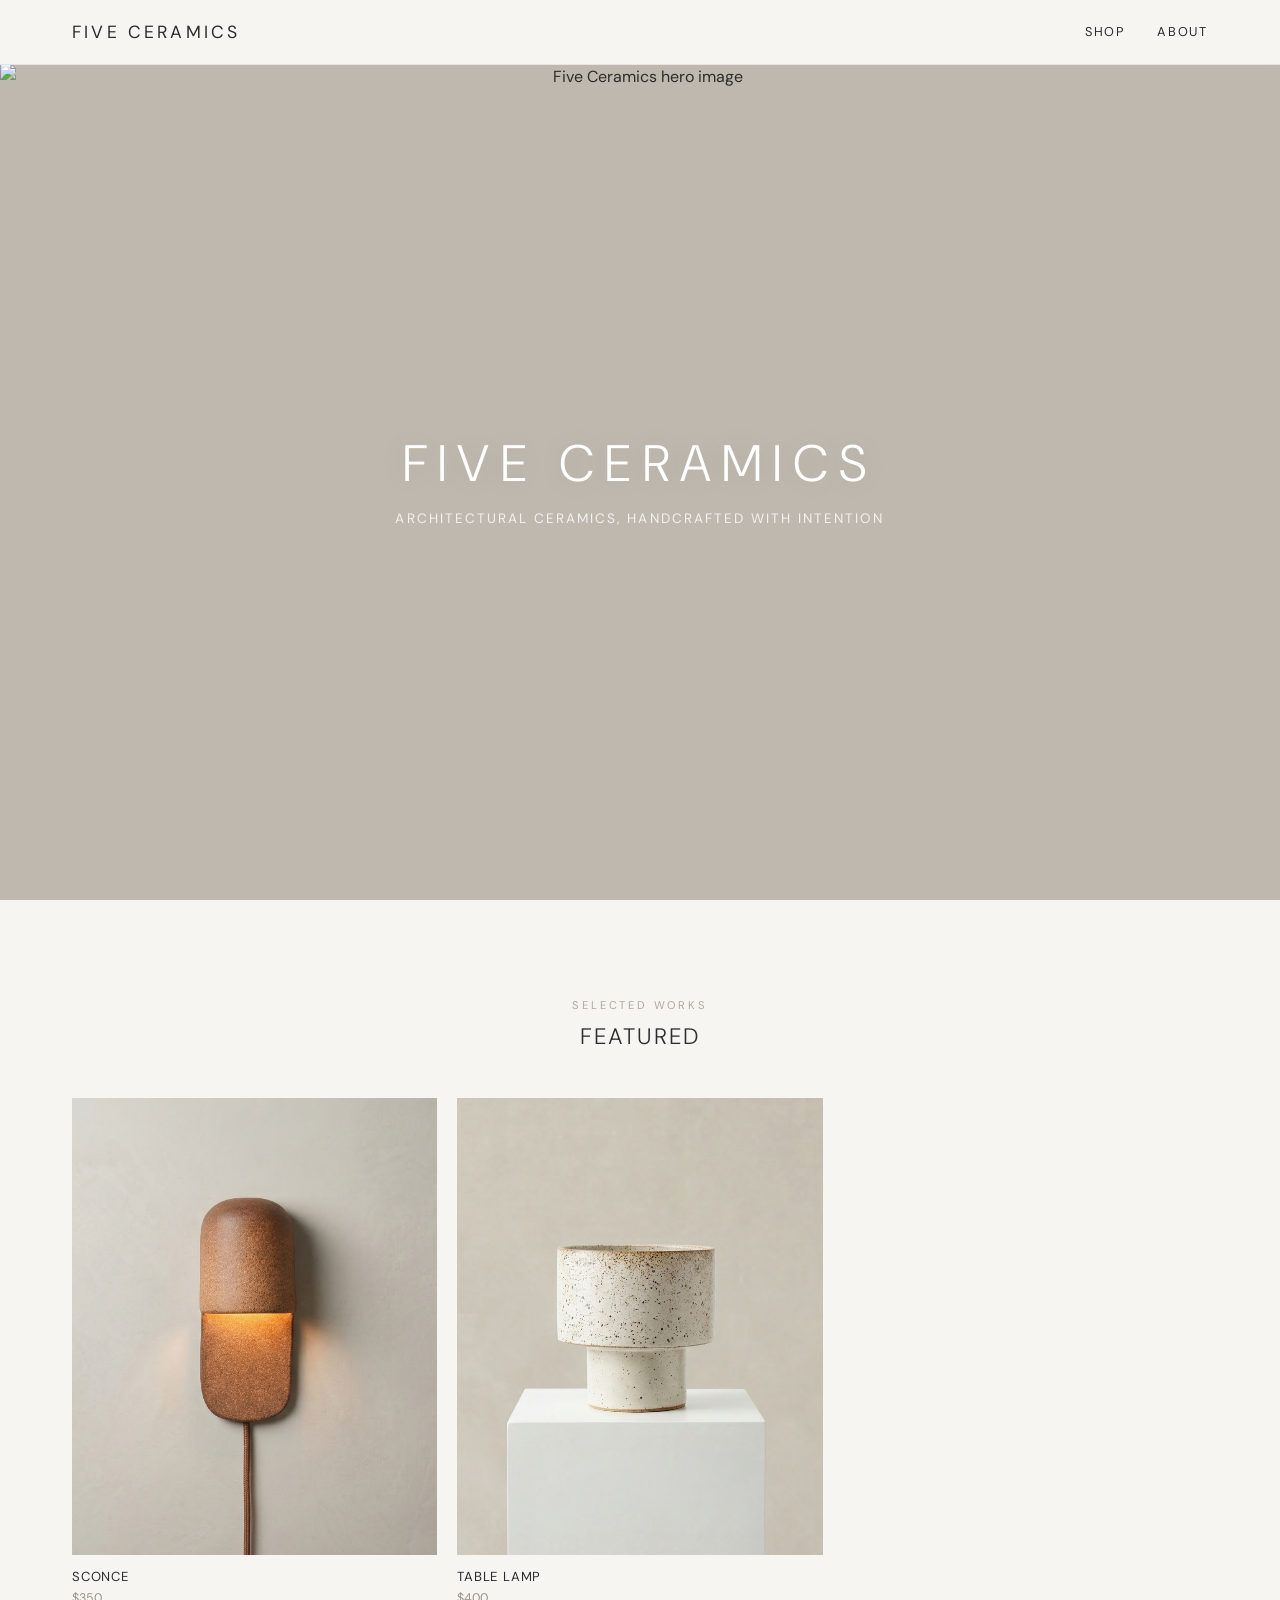
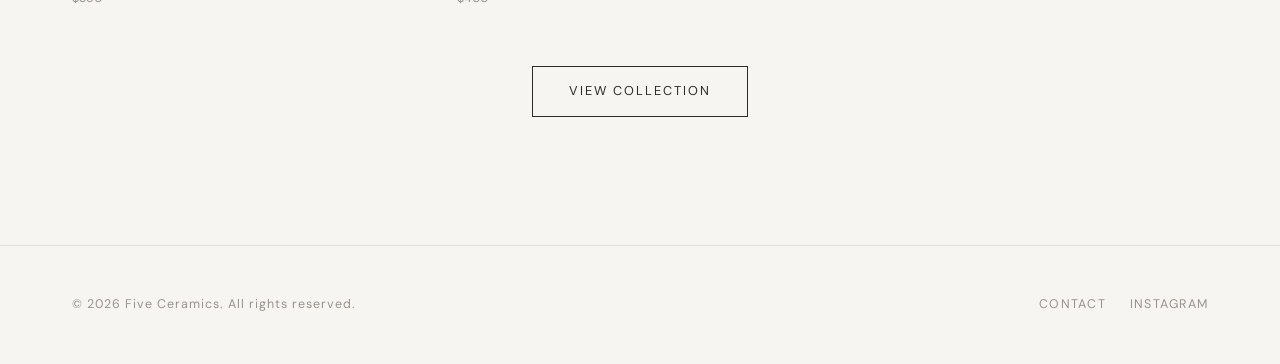
==== commit 695d8c85: "more edits" ====
--- a/index.html
+++ b/index.html
@@ -77,7 +77,7 @@
         </div>
         <div class="footer-right">
           <a href="mailto:hello@fiveceramics.com">Contact</a>
-          <a href="https://instagram.com/" target="_blank" rel="noopener">Instagram</a>
+          <a href="https://instagram.com/five_ceramics" target="_blank" rel="noopener">Instagram</a>
         </div>
       </div>
     </div>
--- a/css/style.css
+++ b/css/style.css
@@ -7,6 +7,7 @@
 
 html {
   scroll-behavior: smooth;
+  overflow-x: hidden;
 }
 
 body {
@@ -134,6 +135,8 @@
 /* Shop dropdown */
 .nav-dropdown {
   position: relative;
+  display: flex;
+  align-items: center;
 }
 
 .nav-dropdown-menu {
@@ -205,8 +208,10 @@
 /* ===== Hero ===== */
 .hero {
   position: relative;
-  height: 100vh;
-  min-height: 600px;
+  margin-top: 64px;
+  height: calc(100vh - 64px);
+  min-height: calc(600px - 64px);
+  background: #bfb8ae;
   display: flex;
   align-items: center;
   justify-content: center;
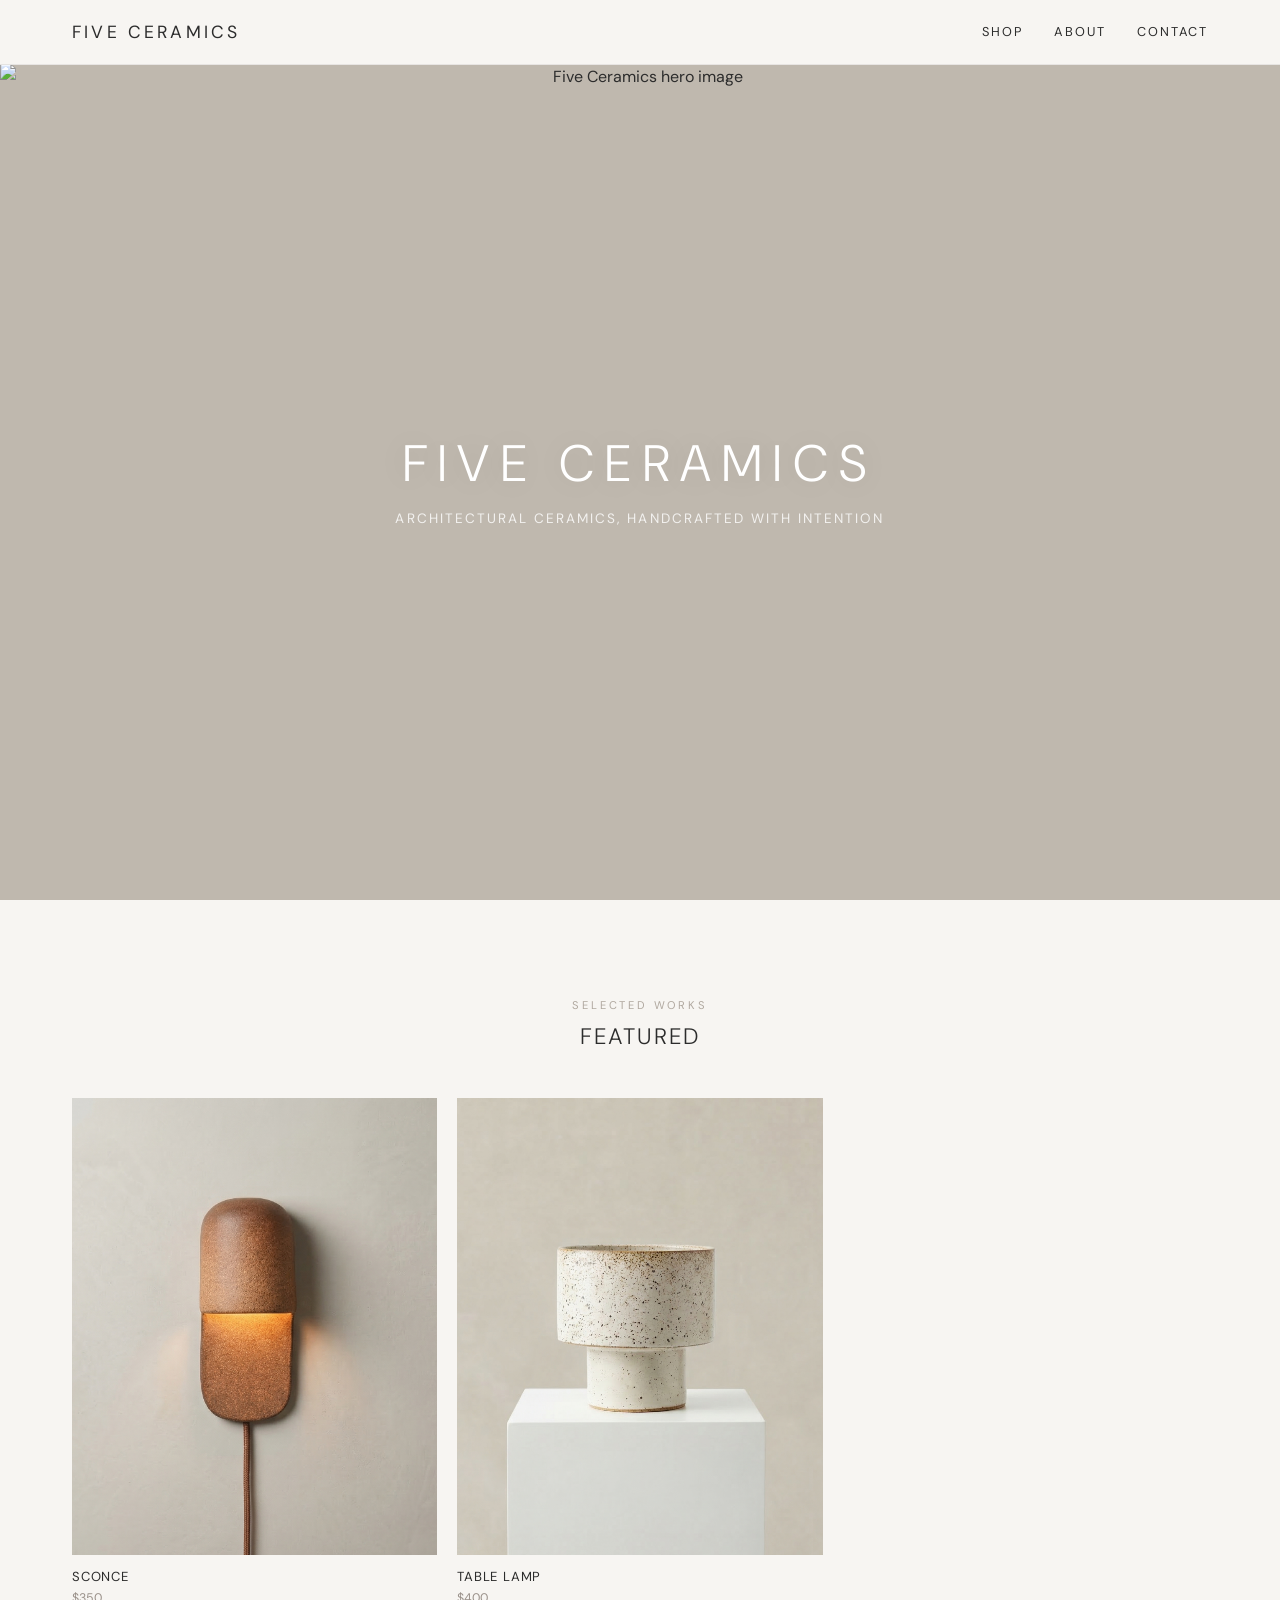
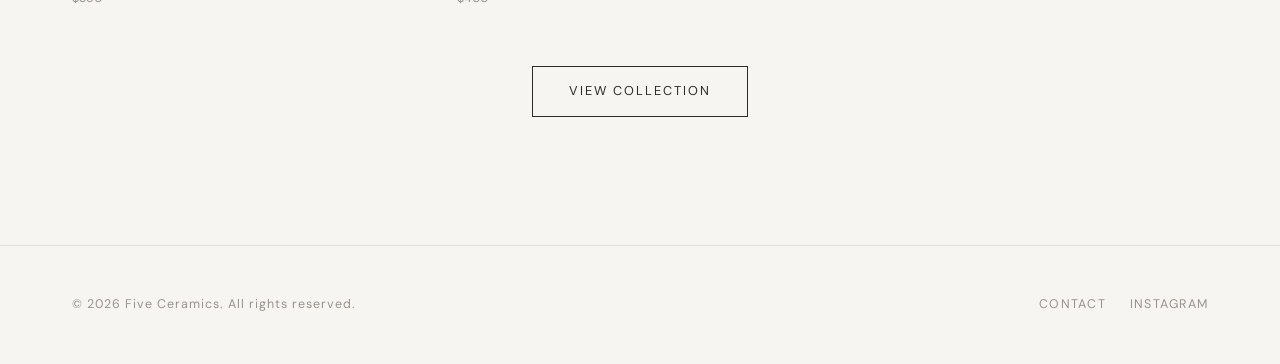
==== commit 4bf58774: "Add a purchase now and contact button." ====
--- a/index.html
+++ b/index.html
@@ -37,6 +37,7 @@
           </div>
         </div>
         <a href="about.html">About</a>
+        <a href="contact.html">Contact</a>
       </div>
       <button class="nav-toggle" aria-label="Toggle navigation">
         <span></span>
@@ -76,7 +77,7 @@
           <p>&copy; 2026 Five Ceramics. All rights reserved.</p>
         </div>
         <div class="footer-right">
-          <a href="mailto:hello@fiveceramics.com">Contact</a>
+          <a href="contact.html">Contact</a>
           <a href="https://instagram.com/five_ceramics" target="_blank" rel="noopener">Instagram</a>
         </div>
       </div>
--- a/css/style.css
+++ b/css/style.css
@@ -452,7 +452,7 @@
 .product-detail-availability {
   font-size: 0.8rem;
   color: #9a918a;
-  margin-bottom: 2.5rem;
+  margin-bottom: 1rem;
   letter-spacing: 0.04em;
 }
 
@@ -535,6 +535,94 @@
 
 .product-back-link:hover {
   color: #2c2c2c;
+}
+
+.product-purchase-btn {
+  margin-top: 0;
+  margin-bottom: 1.25rem;
+}
+
+/* ===== Contact page / form ===== */
+.contact-page {
+  max-width: 32rem;
+}
+
+.contact-intro {
+  margin-bottom: 2rem;
+  max-width: 36rem;
+}
+
+.contact-thanks {
+  padding: 1.25rem 1.5rem;
+  margin-bottom: 2rem;
+  border: 1px solid rgba(44, 44, 44, 0.12);
+  background: rgba(255, 255, 255, 0.6);
+}
+
+.contact-thanks p {
+  margin-bottom: 0.75rem;
+}
+
+.contact-thanks p:last-child {
+  margin-bottom: 0;
+}
+
+.contact-thanks a {
+  font-size: 0.78rem;
+  letter-spacing: 0.12em;
+  text-transform: uppercase;
+  color: #9a918a;
+  transition: color 0.2s;
+}
+
+.contact-thanks a:hover {
+  color: #2c2c2c;
+}
+
+.contact-form .form-group {
+  margin-bottom: 1.35rem;
+}
+
+.contact-form label {
+  display: block;
+  font-size: 0.72rem;
+  letter-spacing: 0.14em;
+  text-transform: uppercase;
+  color: #7a726a;
+  margin-bottom: 0.45rem;
+}
+
+.contact-form input[type="text"],
+.contact-form input[type="email"],
+.contact-form textarea {
+  width: 100%;
+  padding: 0.75rem 0.9rem;
+  font-family: inherit;
+  font-size: 0.95rem;
+  color: #2c2c2c;
+  background: #fff;
+  border: 1px solid rgba(44, 44, 44, 0.15);
+  border-radius: 0;
+  transition: border-color 0.2s;
+}
+
+.contact-form input:focus,
+.contact-form textarea:focus {
+  outline: none;
+  border-color: rgba(44, 44, 44, 0.45);
+}
+
+.contact-form textarea {
+  resize: vertical;
+  min-height: 8rem;
+  line-height: 1.6;
+}
+
+.contact-submit {
+  margin-top: 0.5rem;
+  cursor: pointer;
+  font: inherit;
+  background: transparent;
 }
 
 /* ===== Buttons / Links ===== */
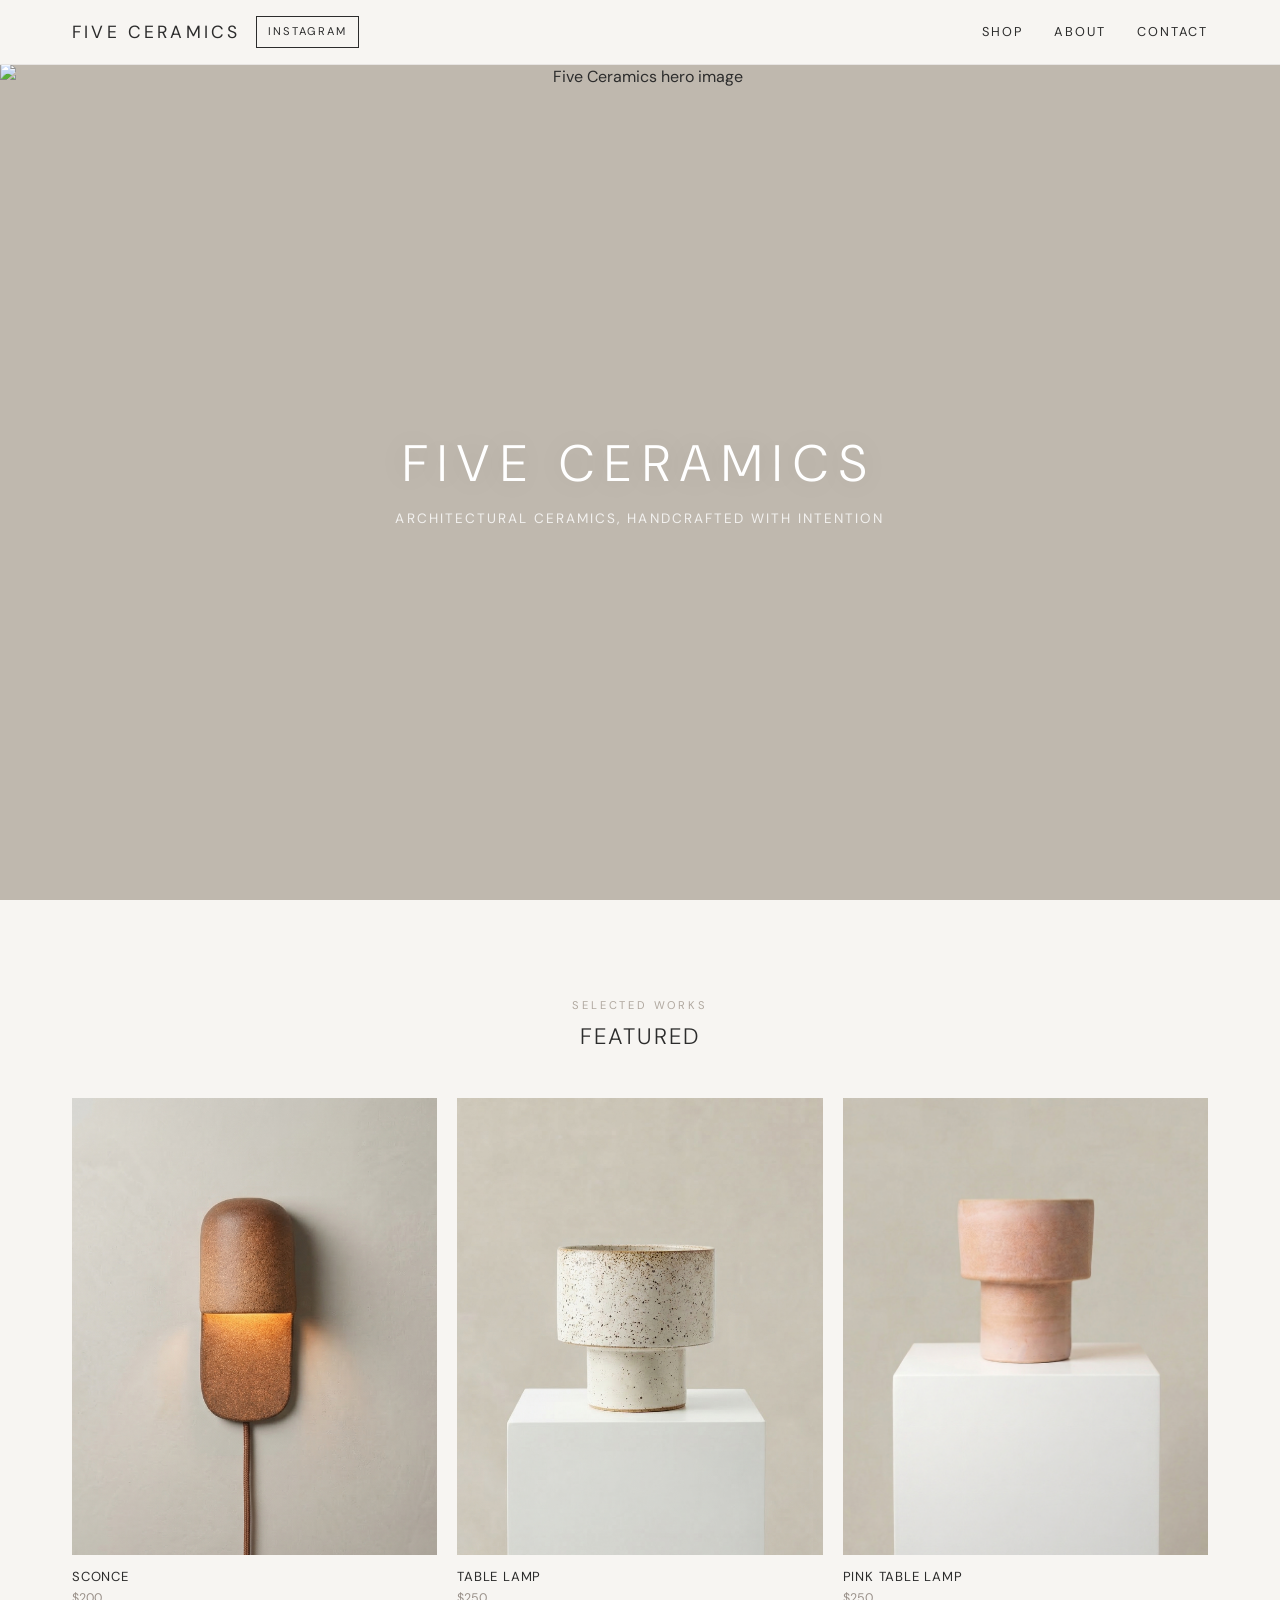
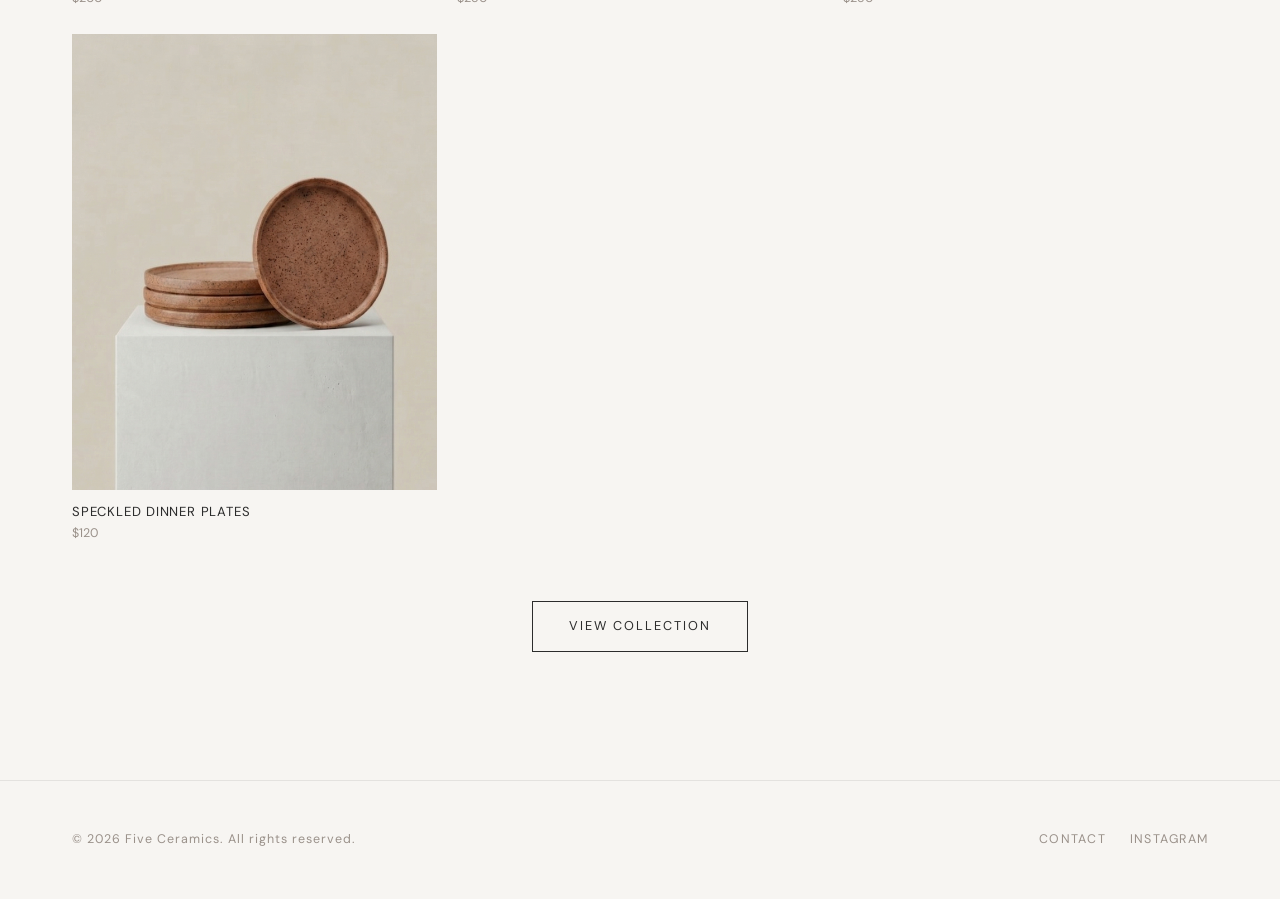
==== commit 37391b49: "add instagram and cleanup the about, add qr code" ====
--- a/index.html
+++ b/index.html
@@ -25,7 +25,10 @@
 
   <header class="site-header">
     <nav class="nav">
-      <a href="index.html" class="nav-logo">Five Ceramics</a>
+      <div class="nav-brand">
+        <a href="index.html" class="nav-logo">Five Ceramics</a>
+        <a href="https://www.instagram.com/five_ceramics/" class="nav-instagram" target="_blank" rel="noopener">Instagram</a>
+      </div>
       <div class="nav-links">
         <div class="nav-dropdown">
           <a href="shop/all.html">Shop</a>
--- a/css/style.css
+++ b/css/style.css
@@ -92,11 +92,34 @@
   margin: 0 auto;
 }
 
+.nav-brand {
+  display: flex;
+  align-items: center;
+  gap: 1rem;
+}
+
 .nav-logo {
   font-size: 1.1rem;
   font-weight: 400;
   letter-spacing: 0.18em;
   text-transform: uppercase;
+}
+
+.nav-instagram {
+  display: inline-flex;
+  align-items: center;
+  justify-content: center;
+  font-size: 0.7rem;
+  letter-spacing: 0.16em;
+  text-transform: uppercase;
+  padding: 0.35rem 0.7rem;
+  border: 1px solid #2c2c2c;
+  transition: background 0.2s, color 0.2s;
+}
+
+.nav-instagram:hover {
+  background: #2c2c2c;
+  color: #f7f5f2;
 }
 
 .nav-links {
@@ -900,6 +923,21 @@
 
 @media (max-width: 700px) {
   h1 { font-size: 2rem; }
+
+  .nav-brand {
+    gap: 0.65rem;
+  }
+
+  .nav-logo {
+    font-size: 0.9rem;
+    letter-spacing: 0.12em;
+  }
+
+  .nav-instagram {
+    font-size: 0.62rem;
+    letter-spacing: 0.12em;
+    padding: 0.28rem 0.55rem;
+  }
 
   .hero-overlay h1 {
     font-size: 2.2rem;
